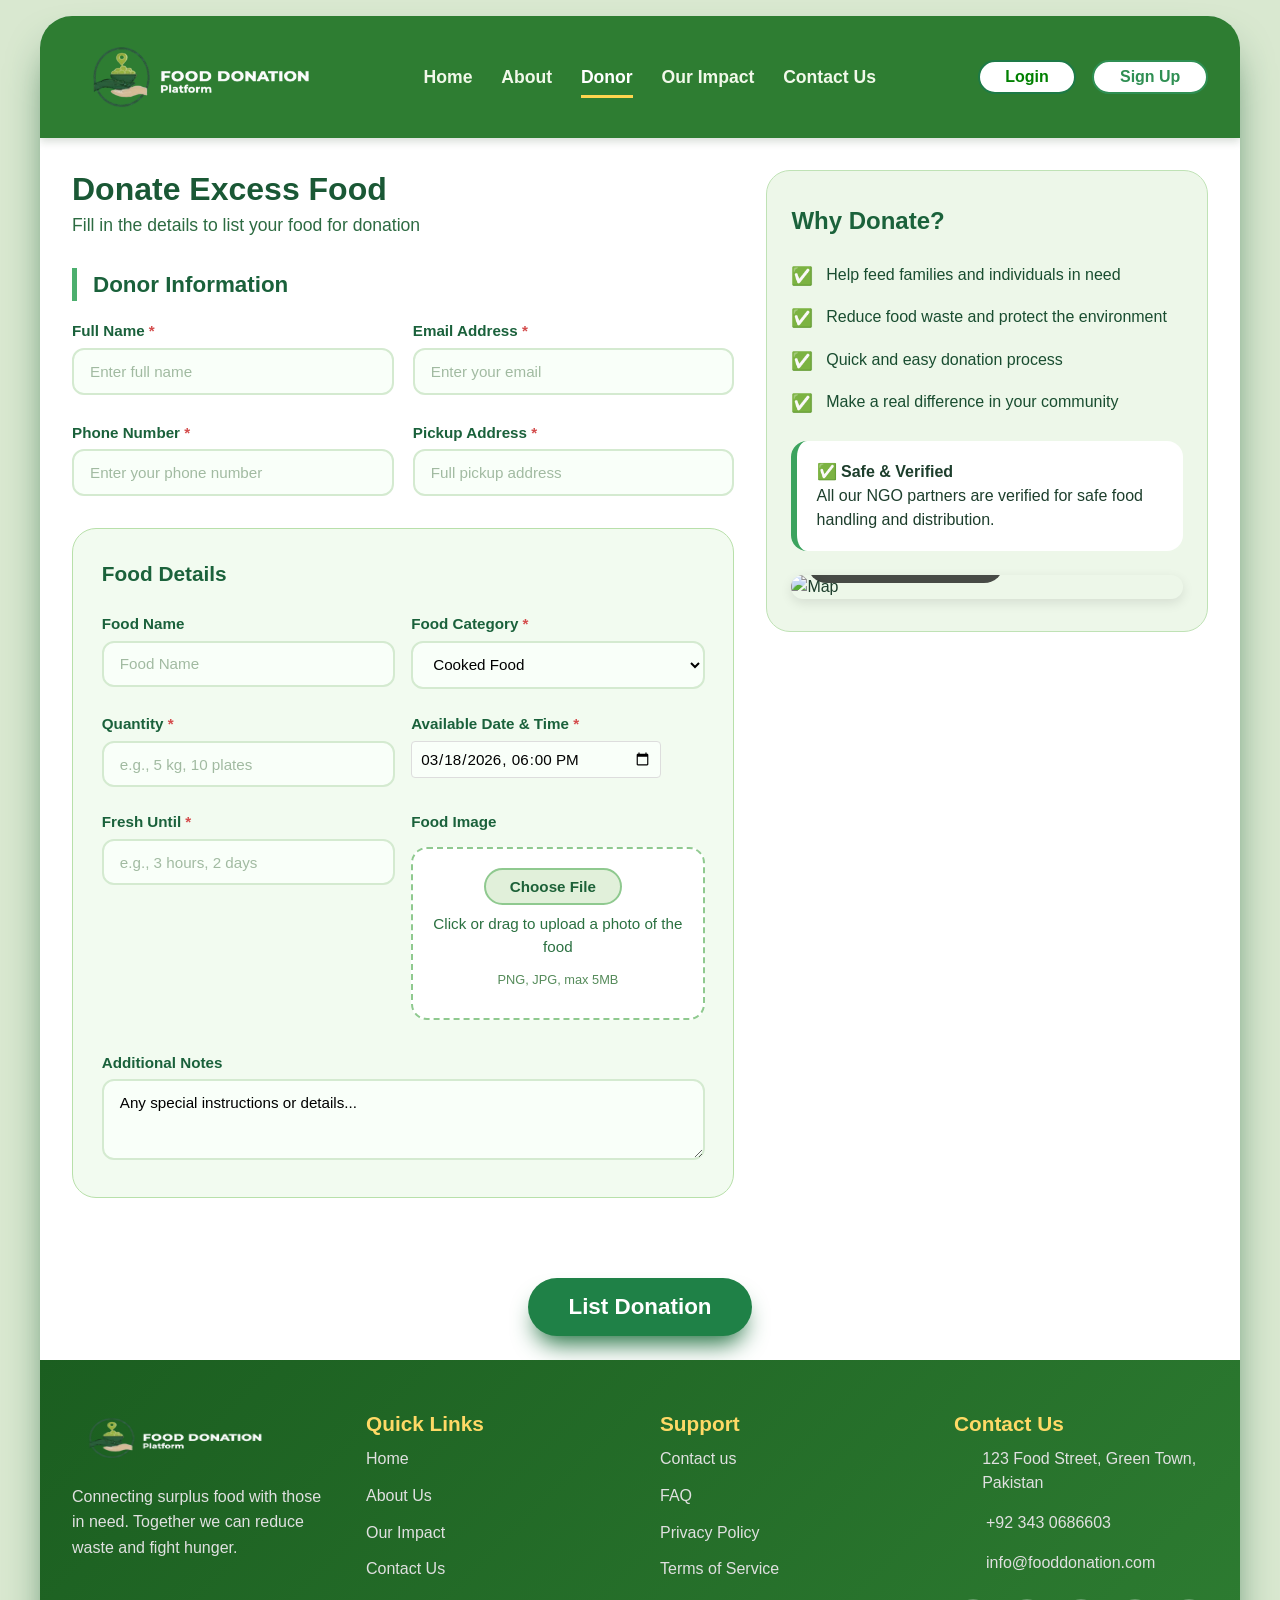
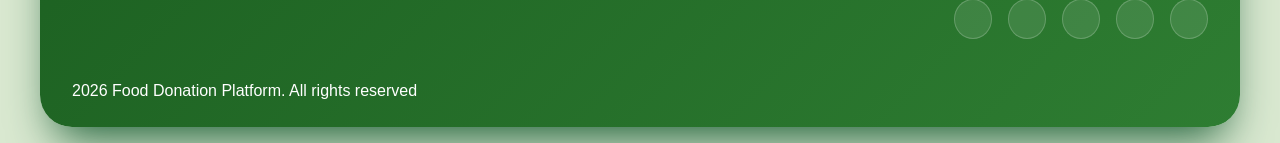
==== donor.html @ 84eaf0f1 "Add files via upload" ====
<!DOCTYPE html>
<html lang="en">
<head>
  <meta charset="UTF-8">
  <meta name="viewport" content="width=device-width, initial-scale=1.0, maximum-scale=5.0">
  <title>FoodBridge · Donate food (fully responsive)</title>
  <style>
    * {
      margin: 0;
      padding: 0;
      box-sizing: border-box;
      font-family: 'Inter', -apple-system, BlinkMacSystemFont, 'Segoe UI', Roboto, sans-serif;
    }

    body {
      background-color: #d9e8d0;
      color: #1d3e2c;
      line-height: 1.5;
      padding: 1rem;  /* reduced for mobile */
    }

    .container {
      max-width: 1200px;
      margin: 0 auto;
      background-color: #ffffff;
      border-radius: 2rem;
      box-shadow: 0 25px 45px -15px #1a5e35;
      overflow: hidden;
    }
    header {
    background-color: #2e7d32;
    /* deep green */
    padding: 1rem 2rem;
    display: flex;
    align-items: center;
    justify-content: space-between;
    flex-wrap: wrap;
    box-shadow: 0 4px 8px rgba(0, 40, 0, 0.15);
}

.logo {
    font-size: 1.8rem;
    font-weight: 700;
    letter-spacing: -0.5px;
    color: #fff8e7;
}

.logo span {
    font-weight: 300;
    font-size: 1.2rem;
    color: #ffecb3;
    margin-left: 6px;
}




.header-buttons {
      display: flex;
      gap: 1rem;
    }

    .header-btn {
      background: white;
      border: 2px solid #2f8f53;
      padding: 0.4rem 1.6rem;
      border-radius: 40px;
      font-weight: 600;
      color: #2f8f53;
      cursor: pointer;
      transition: 0.2s;
      font-size: 1rem;
    }

    .header-btn.active {
      background: white;
      color: green !important;
      border-color: #1e7a47;
    }

    .header-btn:hover {
      background: #e0f2e0;
    }

    .header-btn.active:hover {
      background: #e0f2e0;
    }








nav ul {
    list-style: none;
    display: flex;
    gap: 1.8rem;
}

nav a {
    text-decoration: none;
    color: #f1f8e9;
    font-weight: 600;
    font-size: 1.1rem;
    padding: 0.5rem 0;
    border-bottom: 3px solid transparent;
    transition: 0.2s;
}

nav a:hover,
nav a.active {
    border-bottom-color: #ffd54f;
    color: #ffffff;
}



    /* --- responsive navbar --- */
    /*
    .navbar {
      display: flex;
      flex-wrap: wrap;
      justify-content: space-between;
      align-items: center;
      padding: 1rem 1.5rem;
      background: white;
      border-bottom: 2px solid #c2e0b2;
      gap: 1rem;
    }

    .logo {
      font-size: 1.6rem;
      font-weight: 700;
      color: #1b6d3b;
    }

    .nav-links {
      display: flex;
      flex-wrap: wrap;
      align-items: center;
      gap: 1rem 1.2rem;
    }

    .nav-links a {
      text-decoration: none;
      font-weight: 500;
      color: #1d4d2e;
      font-size: 0.95rem;
      white-space: nowrap;
    }

    .login-btn {
      background: transparent;
      border: 2px solid #2f8f53;
      padding: 0.3rem 1.2rem;
      border-radius: 40px;
      font-weight: 600;
      color: #2f8f53;
    }

    .donate-btn-nav {
      background: #1e7a47;
      color: white !important;
      padding: 0.4rem 1.4rem;
      border-radius: 40px;
      font-weight: 600;
    }
*/
    /* main grid becomes stacked on mobile */
    .main-content {
      display: grid;
      grid-template-columns: 1.5fr 1fr;
      gap: 2rem;
      padding: 2rem;
    }

    /* left column */
    .form-section h1 {
      font-size: 2rem;
      color: #1a5835;
      margin-bottom: 0.25rem;
      line-height: 1.2;
    }

    .form-section .subtitle {
      color: #2d6b42;
      margin-bottom: 1.8rem;
      font-size: 1.1rem;
    }

    .donor-info h2 {
      color: #1a613b;
      font-size: 1.4rem;
      margin-bottom: 1.2rem;
      border-left: 5px solid #4caf6e;
      padding-left: 1rem;
    }

    .form-grid {
      display: grid;
      grid-template-columns: 1fr 1fr;
      gap: 1.2rem;
    }

    .form-field {
      display: flex;
      flex-direction: column;
      margin-bottom: 0.5rem;
    }

    .form-field label {
      font-weight: 600;
      color: #1a613b;
      margin-bottom: 0.3rem;
      font-size: 0.95rem;
    }

    .form-field input,
    .form-field select,
    .form-field textarea {
      border: 2px solid #d4ead0;
      border-radius: 12px;
      padding: 0.8rem 1rem;
      font-size: 0.95rem;
      outline: none;
      background-color: #f9fff9;
      width: 100%;
    }

    .full-width {
      grid-column: span 2;
    }

    /* food details block */
    .food-details {
      background-color: #f2fbf0;
      border-radius: 24px;
      padding: 1.8rem;
      margin: 1.5rem 0;
      border: 1px solid #b8e0aa;
    }

    .food-details h2 {
      color: #1b623b;
      font-size: 1.3rem;
      margin-bottom: 1.5rem;
      display: flex;
      align-items: center;
      gap: 0.5rem;
      flex-wrap: wrap;
    }

    .details-row {
      display: grid;
      grid-template-columns: 1fr 1fr;
      gap: 1rem;
      margin-bottom: 1rem;
    }

    /* upload box */
    .upload-box {
      border: 2px dashed #8fc98f;
      border-radius: 16px;
      padding: 1.2rem;
      text-align: center;
      background: white;
      margin: 0.5rem 0;
    }

    .upload-box p {
      color: #2a7040;
      margin: 0.5rem 0;
      font-size: 0.95rem;
    }

    .upload-box small {
      color: #558b5a;
      font-size: 0.8rem;
    }

    .file-name {
      color: #1d5e33;
      font-size: 0.9rem;
      margin-top: 0.5rem;
      word-break: break-word;
    }

    /* right panel */
    .info-panel {
      background: #edf7e9;
      border-radius: 24px;
      padding: 2rem 1.5rem;
      border: 1px solid #bfe2b5;
      height: fit-content;
    }

    .info-panel h3 {
      color: #1b623b;
      font-size: 1.5rem;
      margin-bottom: 1.5rem;
    }

    .benefits-list {
      list-style: none;
    }

    .benefits-list li {
      display: flex;
      align-items: flex-start;
      gap: 0.8rem;
      margin-bottom: 1rem;
      color: #194d30;
      font-size: 1rem;
    }

    .benefits-list li::before {
      content: "✅";
      color: #2a8a4a;
      font-size: 1.1rem;
      flex-shrink: 0;
    }

    .verification-box {
      background: white;
      border-radius: 16px;
      padding: 1.2rem;
      margin: 1.5rem 0;
      border-left: 6px solid #3ca35e;
    }

    .impact-box {
      background: white;
      border-radius: 16px;
      padding: 1.2rem;
      text-align: center;
      border: 1px solid #b8dba8;
    }

    /* big donate button */
    .donate-btn {
      background: #1f8147;
      color: white;
      border: none;
      font-size: 1.4rem;
      font-weight: 700;
      padding: 1rem 2.5rem;
      border-radius: 60px;
      margin: 1.5rem auto;
      display: block;
      width: fit-content;
      cursor: pointer;
      box-shadow: 0 15px 25px -8px #1b6d3b;
      transition: 0.2s;
    }

    .donate-btn:hover {
      background: #156634;
      transform: scale(1.02);
    }
/*
    footer {
      background: #def0d3;
      padding: 1.5rem 1rem;
      text-align: center;
      color: #1d4d2d;
      border-top: 2px solid #b1d8a1;
    }
*/


footer {
    background: linear-gradient(135deg, #1b5e20 0%, #2e7d32 100%);
    color: #ffffff;
    padding: 3rem 2rem 1.5rem;
    margin-top: auto;
    position: relative;
}

/* Top wave decoration */
.footer-wave {
    position: absolute;
    top: -50px;
    left: 0;
    width: 100%;
    height: 50px;
    background: url('data:image/svg+xml,<svg xmlns="http://www.w3.org/2000/svg" viewBox="0 0 1440 320"><path fill="%232e7d32" fill-opacity="1" d="M0,96L48,112C96,128,192,160,288,160C384,160,480,128,576,122.7C672,117,768,139,864,154.7C960,171,1056,181,1152,170.7C1248,160,1344,128,1392,112L1440,96L1440,320L1392,320C1344,320,1248,320,1152,320C1056,320,960,320,864,320C768,320,672,320,576,320C480,320,384,320,288,320C192,320,96,320,48,320L0,320Z"/></svg>');
    background-size: cover;
    background-repeat: no-repeat;
}

/* Footer main container */
.footer-container {
    max-width: 1200px;
    margin: 0 auto;
    display: grid;
    grid-template-columns: repeat(auto-fit, minmax(250px, 1fr));
    gap: 2.5rem;
    margin-bottom: 2.5rem;
}

/* Footer columns */
.footer-col {
    padding: 0rem;
}

.footer-col h3 {
    color: #ffd966;
    font-size: 1.3rem;
    margin-bottom: 0rem;
    position: relative;
    padding-bottom: 0.5rem;
}

.footer-col h3::after {
    content: '';
    position: absolute;
    left: 0;
    bottom: 0;
    width: 50px;
    height: 3px;
    /*  background: #ffd966;*/
}

.footer-col p {
    color: #e0e0e0;
    line-height: 1.6;
    margin-bottom: 1rem;
}

/* Logo in footer */
.footer-logo {
    display: flex;
    align-items: center;
    gap: 10px;
    margin-bottom: 1rem;
}

.footer-logo i {
    font-size: 2.5rem;
    color: #ffd966;
}

.footer-logo-text {
    font-size: 1.5rem;
    font-weight: 700;
    color: #ffffff;
}

.footer-logo-text span {
    color: #ffd966;
    font-size: 1rem;
    display: block;
}

/* Quick links */
.footer-links {
    list-style: none;
}

.footer-links li {
    margin-bottom: 0.8rem;
}

.footer-links a {
    color: #e0e0e0;
    text-decoration: none;
    transition: 0.3s;
    display: inline-block;
}

.footer-links a:hover {
    color: #ffd966;
    transform: translateX(5px);
}

.footer-links a i {
    margin-right: 8px;
    font-size: 0.9rem;
    color: #ffd966;
}

/* Contact info */
.contact-info {
    list-style: none;
}

.contact-info li {
    display: flex;
    align-items: center;
    gap: 12px;
    margin-bottom: 1rem;
    color: #e0e0e0;
}

.contact-info li i {
    width: 20px;
    color: #ffd966;
    font-size: 1.1rem;
}

.contact-info a {
    color: #e0e0e0;
    text-decoration: none;
    transition: 0.3s;
}

.contact-info a:hover {
    color: #ffd966;
}

/* Social media icons */
.social-links {
    display: flex;
    gap: 1rem;
    margin-top: 1.5rem;
    text-align: center;
}

.social-links a {
    display: flex;
    align-items: center;
    justify-content: center;
    width: 40px;
    height: 40px;
    background: rgba(255, 255, 255, 0.1);
    border-radius: 50%;
    color: #ffffff;
    text-decoration: none;
    transition: 0.3s;
    border: 1px solid rgba(255, 255, 255, 0.2);
    align-items: center;
}

.social-links a:hover {
    background: #ffd966;
    color: #1b5e20;
    transform: translateY(-3px);
}
.fas fa-map-marker-alt {
    color: red;
}
    .success-message {
      background: #1f7343;
      color: white;
      padding: 1rem 2rem;
      border-radius: 60px;
      max-width: 500px;
      margin: 1rem auto;
      text-align: center;
      font-weight: 600;
      display: none;
    }

    .success-message.show {
      display: block;
    }

    .required::after {
      content: " *";
      color: #d44c4c;
    }

    /* ++++++++++++++++++++++++++++ */
    /* RESPONSIVE BREAKPOINTS       */
    /* ++++++++++++++++++++++++++++ */

    /* tablet and below */
    @media screen and (max-width: 900px) {
      .main-content {
        grid-template-columns: 1fr;  /* stack columns */
        gap: 1.5rem;
        padding: 1.5rem;
      }

      .info-panel {
        order: 2; /* optional: keep order as is */
      }
    }

    /* mobile landscape & small devices */
    @media screen and (max-width: 650px) {
      body {
        padding: 0.5rem;
      }

      .navbar {
        flex-direction: column;
        align-items: stretch;
        padding: 1rem;
      }

      .logo {
        text-align: center;
        margin-bottom: 0.5rem;
      }

      .nav-links {
        justify-content: center;
        gap: 0.8rem 1rem;
      }

      .nav-links a {
        font-size: 0.9rem;
        white-space: nowrap;
      }

      .form-grid {
        grid-template-columns: 1fr;  /* stack all form fields */
        gap: 0.8rem;
      }

      .full-width {
        grid-column: span 1;
      }

      .details-row {
        grid-template-columns: 1fr;  /* stack each row */
        gap: 0.8rem;
      }

      .food-details {
        padding: 1.2rem;
      }

      .form-section h1 {
        font-size: 1.8rem;
      }

      .donate-btn {
        font-size: 1.2rem;
        padding: 0.9rem 2rem;
        width: 90%;
        text-align: center;
      }

      .upload-box div {
        flex-direction: column;
      }

      .info-panel {
        padding: 1.5rem 1rem;
      }

      .verification-box, .impact-box {
        padding: 1rem;
      }
    }

    /* very small phones (<=400px) */
    @media screen and (max-width: 400px) {
      .nav-links {
        flex-wrap: wrap;
        justify-content: center;
      }

      .nav-links a {
        white-space: normal;
        text-align: center;
      }

      .login-btn, .donate-btn-nav {
        padding: 0.3rem 1rem;
      }

      .form-section h1 {
        font-size: 1.6rem;
      }

      .donor-info h2 {
        font-size: 1.3rem;
      }
    }

    /* fix for placeholder colors (keep consistent) */
    ::placeholder {
      color: #7d9e7d;
      opacity: 0.7;
    }

    /* fake file button adapt */
    #fakefileBtn {
      white-space: nowrap;
    }

    @media screen and (max-width: 480px) {
      #fakefileBtn {
        white-space: normal;
        font-size: 0.9rem;
        padding: 0.4rem 1rem;
      }
    }







    .map-placeholder {
  position: relative;
  width: 100%;
  max-width: 600px;
  border-radius: 12px;
  overflow: hidden;
  box-shadow: 0 4px 12px rgba(0, 0, 0, 0.1);
}

.map-img {
  width: 100%;
  height: auto;
  display: block;
}

.map-label {
  position: absolute;
  bottom: 16px;
  left: 16px;
  background: rgba(0, 0, 0, 0.7);
  color: white;
  padding: 8px 16px;
  border-radius: 30px;
  font-weight: 500;
  font-size: 1rem;
  backdrop-filter: blur(4px);
}
  </style>
</head>
<body>
<div class="container">
   <header>
        <img src="ff.png" width="250px" height="90px" alt="FoodDonation Logo">
        <nav>
            <ul>
                <li><a href="index.html" >Home</a></li>
                <li><a href="About.html">About</a></li>
                <li><a href="donor.html" class="active" id="nav-home">Donor</a></li>
                <li><a href="impact.html">Our Impact</a></li>
                <li><a href="contact.html">Contact Us</a></li>
            </ul>
            
        </nav>  
         <div class="header-buttons">
            <button class="header-btn active" id="headerLoginBtn" onclick="location.href='login signup.html';">Login</button>
            <button class="header-btn" id="headerSignupBtn" onclick="location.href='login signup.html';">Sign Up</button>
     <!--<button class="header-btn active" id="headerLoginBtn">Login</button>
      <button class="header-btn" id="headerSignupBtn" <a href="login signup.html">Sign Up</button>-->
    </div>
        
    </header>

  <!-- main flexible grid -->
  <div class="main-content">
    <!-- left form -->
    <div class="form-section">
      <h1>Donate Excess Food</h1>
      <p class="subtitle">Fill in the details to list your food for donation</p>

      <div class="donor-info">
        <h2> Donor Information</h2>
        <div class="form-grid">
          <div class="form-field">
            <label class="required">Full Name</label>
            <input type="text" id="fullName" placeholder="Enter full name" value="">
          </div>
          <div class="form-field">
            <label class="required">Email Address</label>
            <input type="email" id="email" placeholder="Enter your email" value="">
          </div>
          <div class="form-field">
            <label class="required">Phone Number</label>
            <input type="tel" id="phone" placeholder="Enter your phone number" value="">
          </div>
          <div class="form-field">
            <label class="required">Pickup Address</label>
            <input type="text" id="address" placeholder="Full pickup address" value="">
          </div>
        </div>
      </div>

      <div class="food-details">
        <h2>Food Details</h2>
        <div class="details-row">
          <div class="form-field">
            <label>Food Name</label>
            <input type="text" id="foodName" placeholder="Food Name" value="">
          </div>
          <div class="form-field">
            <label class="required">Food Category</label>
            <select id="category">
              <option value=""> Select category</option>
              <option value="Cooked Food" selected>Cooked Food</option>
              <option value="Fresh produce">Fresh produce</option>
              <option value="Packaged goods">Packaged goods</option>
              <option value="Bakery">Bakery</option>
            </select>
          </div>
        </div>

        <div class="details-row">
          <div class="form-field">
            <label class="required">Quantity</label>
            <input type="text" id="quantity" placeholder="e.g., 5 kg, 10 plates" value="">
          </div>
          <div class="form-field">
            <label class="required">Available Date & Time</label>
          <input type="datetime-local" id="availableTime" value="2026-03-18T18:00"
       style="width: 250px; padding: 8px; border: 1px solid #ddd; border-radius: 4px;">
          </div>
        </div>

        <div class="details-row">
          <div class="form-field">
            <label class="required">Fresh Until</label>
            <input type="text" id="expiry" placeholder="e.g., 3 hours, 2 days" value="">
          </div>
          <div class="form-field">
            <label>Food Image</label>
            <div class="upload-box">
              <input type="file" id="foodImage" accept="image/png, image/jpeg" style="display: none;">
              <div style="display: flex; align-items: center; justify-content: center; gap: 10px; flex-wrap: wrap;">
                <button type="button" id="fakefileBtn" style="background:#e1f0da; border:2px solid #8fc98f; padding:0.5rem 1.5rem; border-radius:40px; font-weight:600; color:#1d6138; cursor:pointer; font-size:0.95rem;">Choose File</button>
                <span id="fileDisplay" style="color:#3b6e4b; word-break:break-word;"><!--No file chosen--></span>
              </div>
              <p style="margin-top:0.5rem;">Click or drag to upload a photo of the food</p>
              <small>PNG, JPG, max 5MB</small>
              <div class="file-name" id="fileName"></div>
            </div>
          </div>
        </div>

        <div class="form-field full-width">
          <label>Additional Notes</label>
          <textarea id="notes" rows="3" placeholder="Any special instructions or details...">Any special instructions or details...</textarea>
        </div>
      </div>
    </div>

    <!-- right panel -->
    <div class="info-panel">
      <h3>Why Donate?</h3>
      <ul class="benefits-list">
        <li>Help feed families and individuals in need</li>
        <li>Reduce food waste and protect the environment</li>
        <li>Quick and easy donation process</li>
        <li>Make a real difference in your community</li>
      </ul>
      <div class="verification-box">
        <strong>✅ Safe & Verified</strong><br>
        All our NGO partners are verified for safe food handling and distribution.
      </div>
      <!--
      <div class="impact-box">
        <strong>📍 Your Local Impact Area</strong><br>
        <p style="margin-top: 0.5rem;">Find NGOs and food banks near you</p>
      </div>-->
      <div class="map-placeholder">
  <img 
    src="https://images.unsplash.com/photo-1526778548025-fa2f459cd5c1?w=600&h=300&fit=crop" 
    alt="Map" 
    class="map-img"
  >
  <div class="map-label">Your Local Impact Area</div>
</div>
    </div>
  </div>

  <button class="donate-btn" id="donateButton">List Donation</button>
  <div id="successMessage" class="success-message">🎉 Thank you! Your donation has been listed.</div>

   <!-- ==================== FOOTER ==================== -->
    <footer>
        <div class="footer-wave"></div>

        <div class="footer-container">
            <!-- Column 1: About -->
            <div class="footer-col">
                <div class="footer-logo">
                    <img src="ff.png" width="200px" height="60px" alt="FoodDonation Logo">
                </div>
                <p>Connecting surplus food with those in need. Together we can reduce waste and fight hunger.</p>

            </div>

            <!-- Column 2: Quick Links -->
            <div class="footer-col">
                <h3>Quick Links</h3>
                <ul class="footer-links ">
                    <li><a href="index.html">Home</a></li>
                    <li><a href="about.html">About Us</a></li>
                    <li><a href="impact.html">Our Impact</a></li>
                    <li><a href="contact.html">Contact Us</a></li>
                </ul>
            </div>


             <!-- Column 3: Quick Links -->
            <div class="footer-col">
                <h3>Support</h3>
                <ul class="footer-links ">
                    <li><a href="Contact us.html">Contact us</a></li>
                    <li><a href="FAQ.html">FAQ</a></li>
                    <li><a href="Privacy Policy.html">Privacy Policy</a></li>
                    <li><a href="Terms of Service.html">Terms of Service</a></li>
                </ul>
            </div>

            <!-- Column 3: Contact Info -->
            <div class="footer-col">
                <h3>Contact Us</h3>
                <ul class="contact-info">
                    <li>
                        <i class="fas fa-location-dot"></i>
                        <span>123 Food Street, Green Town, Pakistan</span>
                    </li>
                    <li>
                        <i class="fas fa-phone"></i>
                        <a href="tel:+923430686603">+92 343 0686603</a>
                    </li>
                    <li>
                        <i class="fas fa-envelope"></i>
                        <a href="mailto:info@fooddonation.com">info@fooddonation.com</a>
                    </li>
                </ul>
                <div class="social-links">
                    <a href="#"><i class="fab fa-facebook-f"></i></a>
                    <a href="#"><i class="fab fa-twitter"></i></a>
                    <a href="#"><i class="fab fa-instagram"></i></a>
                    <a href="#"><i class="fab fa-whatsapp"></i></a>
                    <a href="#"><i class="fab fa-youtube"></i></a>
                </div>
            </div>

        </div>

        <!-- Footer Bottom -->
        <div class="footer-bottom center">
            <p>2026 Food Donation Platform. All rights reserved</p>
        </div>
    </footer>

 <!-- <footer>
    <span style="display:block; font-size:1.2rem; font-weight:600; color:#1a5835;">Let Donation</span>
    <span style="display:block; margin-top:0.5rem;">© 2025 FoodBridge. Made with <span style="color: #d44c4c;">❤️</span> to fight hunger. | All rights reserved.</span>
  </footer>-->
</div>

<script>
  (function() {
    const fullName = document.getElementById('fullName');
    const email = document.getElementById('email');
    const phone = document.getElementById('phone');
    const address = document.getElementById('address');
    const category = document.getElementById('category');
    const quantity = document.getElementById('quantity');
    const availableTime = document.getElementById('availableTime');
    const expiry = document.getElementById('expiry');
    const notes = document.getElementById('notes');
    const foodImage = document.getElementById('foodImage');
    const fileName = document.getElementById('fileName');
    const donateBtn = document.getElementById('donateButton');
    const successMsg = document.getElementById('successMessage');
    const fakeBtn = document.getElementById('fakefileBtn');
    const fileDisplay = document.getElementById('fileDisplay');

    fakeBtn.addEventListener('click', function() {
      foodImage.click();
    });

    foodImage.addEventListener('change', function() {
      if (this.files.length > 0) {
        const f = this.files[0];
        fileDisplay.textContent = f.name;
        fileName.textContent = `Selected: ${f.name}`;

        const fileSizeMB = f.size / 1024 / 1024;
        if (fileSizeMB > 5) {
          alert('❌ File size must be less than 5MB.');
          this.value = '';
          fileDisplay.textContent = 'No file chosen';
          fileName.textContent = '';
        }
      } else {
        fileDisplay.textContent = 'No file chosen';
        fileName.textContent = '';
      }
    });

    function validateForm() {
      if (!fullName.value.trim() || fullName.value === 'Your full name') {
        alert('❌ Please enter your full name.');
        fullName.focus();
        return false;
      }
      const emailVal = email.value.trim();
      if (!emailVal || emailVal === 'you@email.com' || !emailVal.includes('@') || !emailVal.includes('.')) {
        alert('❌ Please enter a valid email address (e.g., you@email.com).');
        email.focus();
        return false;
      }
      if (!phone.value.trim() || phone.value === '+92 1234 567890') {
        alert('❌ Please enter your phone number.');
        phone.focus();
        return false;
      }
      if (!address.value.trim() || address.value === 'Full pickup address') {
        alert('❌ Please enter your pickup address.');
        address.focus();
        return false;
      }
      if (!category.value) {
        alert('❌ Please select a food category.');
        category.focus();
        return false;
      }
      if (!quantity.value.trim() || quantity.value === 'e.g., 5 kg, 10 plates') {
        alert('❌ Please enter the quantity.');
        quantity.focus();
        return false;
      }
      if (!availableTime.value.trim() || availableTime.value === 'mm/dd/yyyy --- -- ---') {
        alert('❌ Please enter available date & time (mm/dd/yyyy).');
        availableTime.focus();
        return false;
      }
      if (!expiry.value.trim() || expiry.value === 'e.g., 3 hours, 2 days') {
        alert('❌ Please enter fresh until information.');
        expiry.focus();
        return false;
      }
      return true;
    }

    donateBtn.addEventListener('click', function(e) {
      e.preventDefault();
      if (!validateForm()) return;

      console.log('Donation submitted:', {
        name: fullName.value,
        email: email.value,
        phone: phone.value,
        address: address.value,
        category: category.value,
        quantity: quantity.value,
        available: availableTime.value,
        expiry: expiry.value,
        notes: notes.value,
        image: foodImage.files.length ? foodImage.files[0].name : 'none'
      });

      successMsg.classList.add('show');
      setTimeout(() => successMsg.classList.remove('show'), 5000);
    });

    // demo nav
    document.querySelectorAll('.nav-links a').forEach(link => {
      link.addEventListener('click', function(e) {
        e.preventDefault();
        const text = this.innerText;
        if (this.classList.contains('donate-btn-nav')) {
          document.querySelector('.form-section').scrollIntoView({ behavior: 'smooth' });
        } else if (this.classList.contains('login-btn')) {
          alert('🔐 Login demo — simply a preview');
        } else {
          alert(`🌿 FoodBridge demo: ${text} section`);
        }
      });
    });

    // placeholder behaviour
    const defaultInputs = [
      { el: fullName, defaultVal: 'Your full name' },
      { el: email, defaultVal: 'you@email.com' },
      { el: phone, defaultVal: '+92 1234 567890' },
      { el: address, defaultVal: 'Full pickup address' },
      { el: quantity, defaultVal: 'e.g., 5 kg, 10 plates' },
      { el: availableTime, defaultVal: 'mm/dd/yyyy --- -- ---' },
      { el: expiry, defaultVal: 'e.g., 3 hours, 2 days' }
    ];

    defaultInputs.forEach(item => {
      const input = item.el;
      input.addEventListener('focus', function() {
        if (this.value === item.defaultVal) this.value = '';
      });
      input.addEventListener('blur', function() {
        if (this.value.trim() === '') this.value = item.defaultVal;
      });
    });

    const notesDefault = 'Any special instructions or details...';
    notes.addEventListener('focus', function() {
      if (this.value === notesDefault) this.value = '';
    });
    notes.addEventListener('blur', function() {
      if (this.value.trim() === '') this.value = notesDefault;
    });
  })();
</script>
</body>
</html>
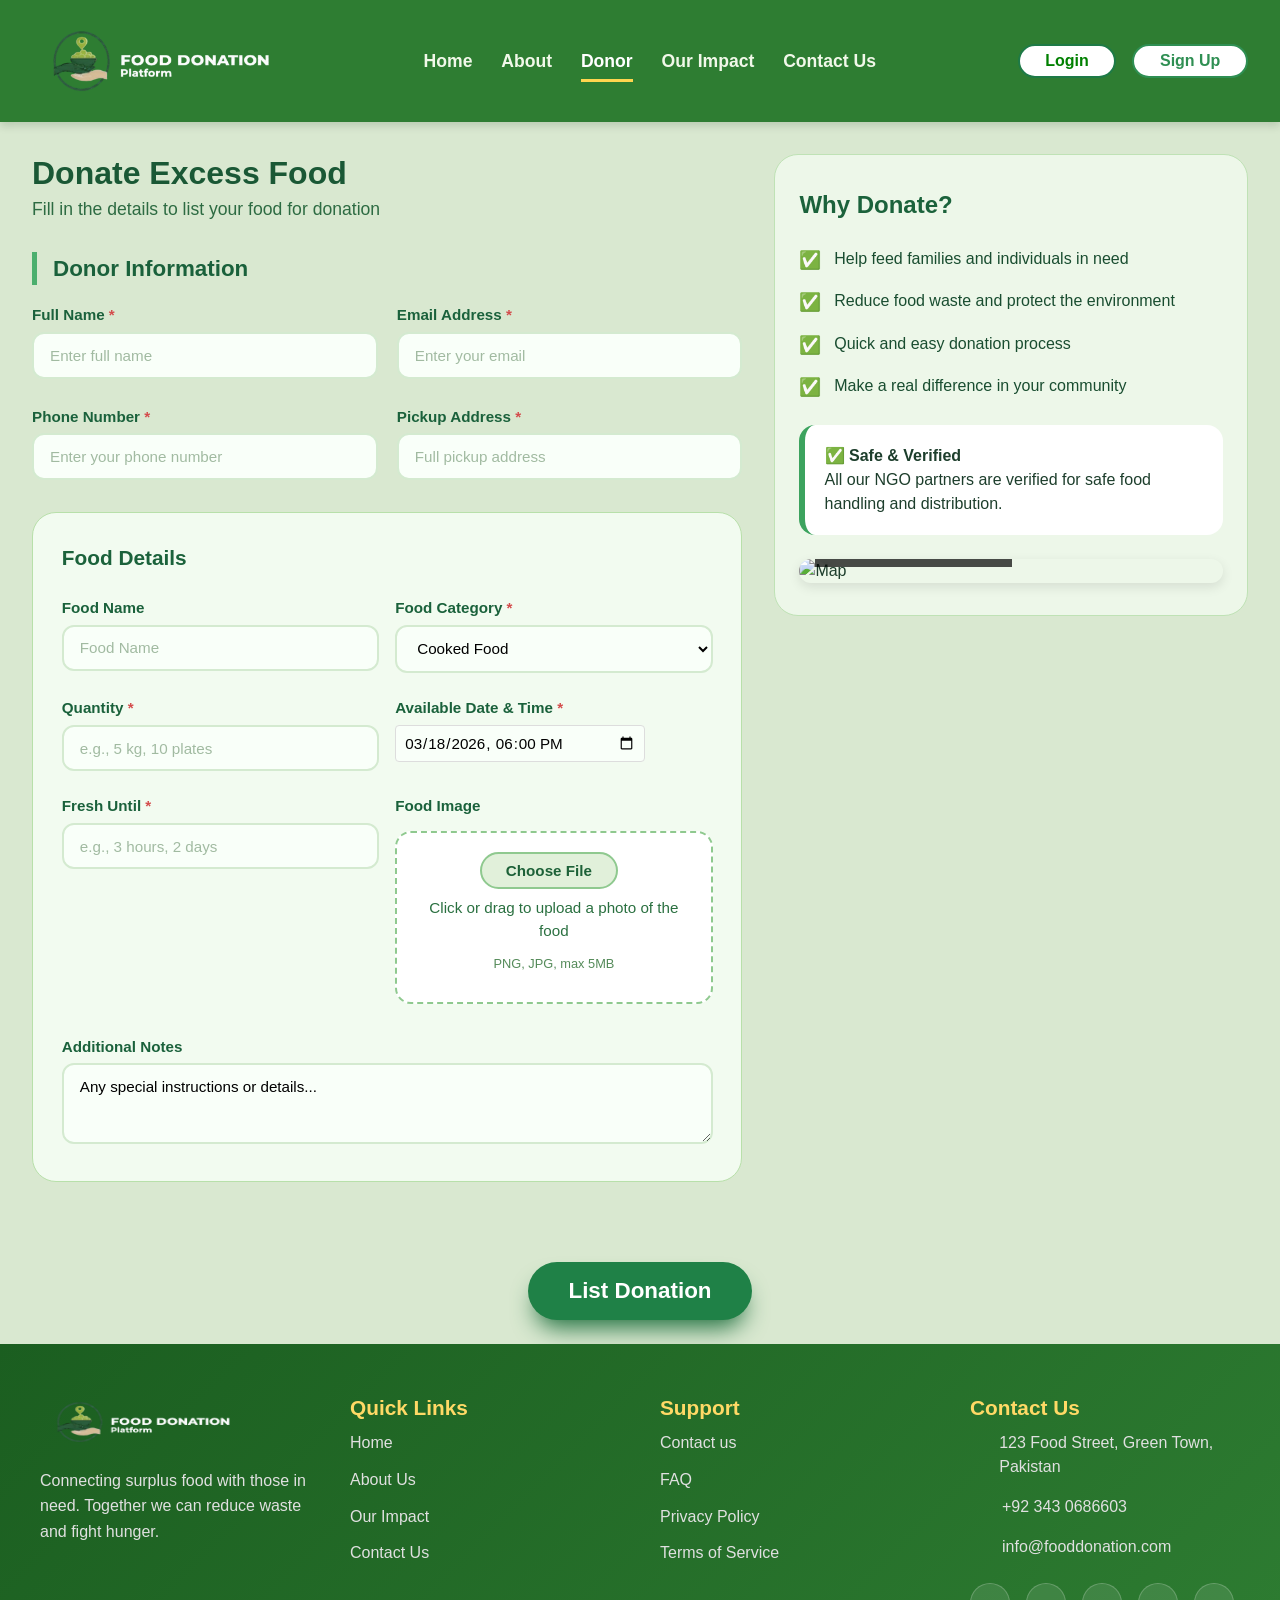
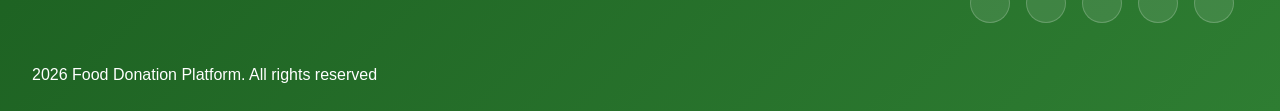
==== commit f12bf21f: "update style donor.html" ====
--- a/donor.html
+++ b/donor.html
@@ -16,9 +16,9 @@
       background-color: #d9e8d0;
       color: #1d3e2c;
       line-height: 1.5;
-      padding: 1rem;  /* reduced for mobile */
-    }
-
+      /*padding: 1rem; */ /* reduced for mobile */
+    }
+/*
     .container {
       max-width: 1200px;
       margin: 0 auto;
@@ -27,6 +27,7 @@
       box-shadow: 0 25px 45px -15px #1a5e35;
       overflow: hidden;
     }
+      */
     header {
     background-color: #2e7d32;
     /* deep green */
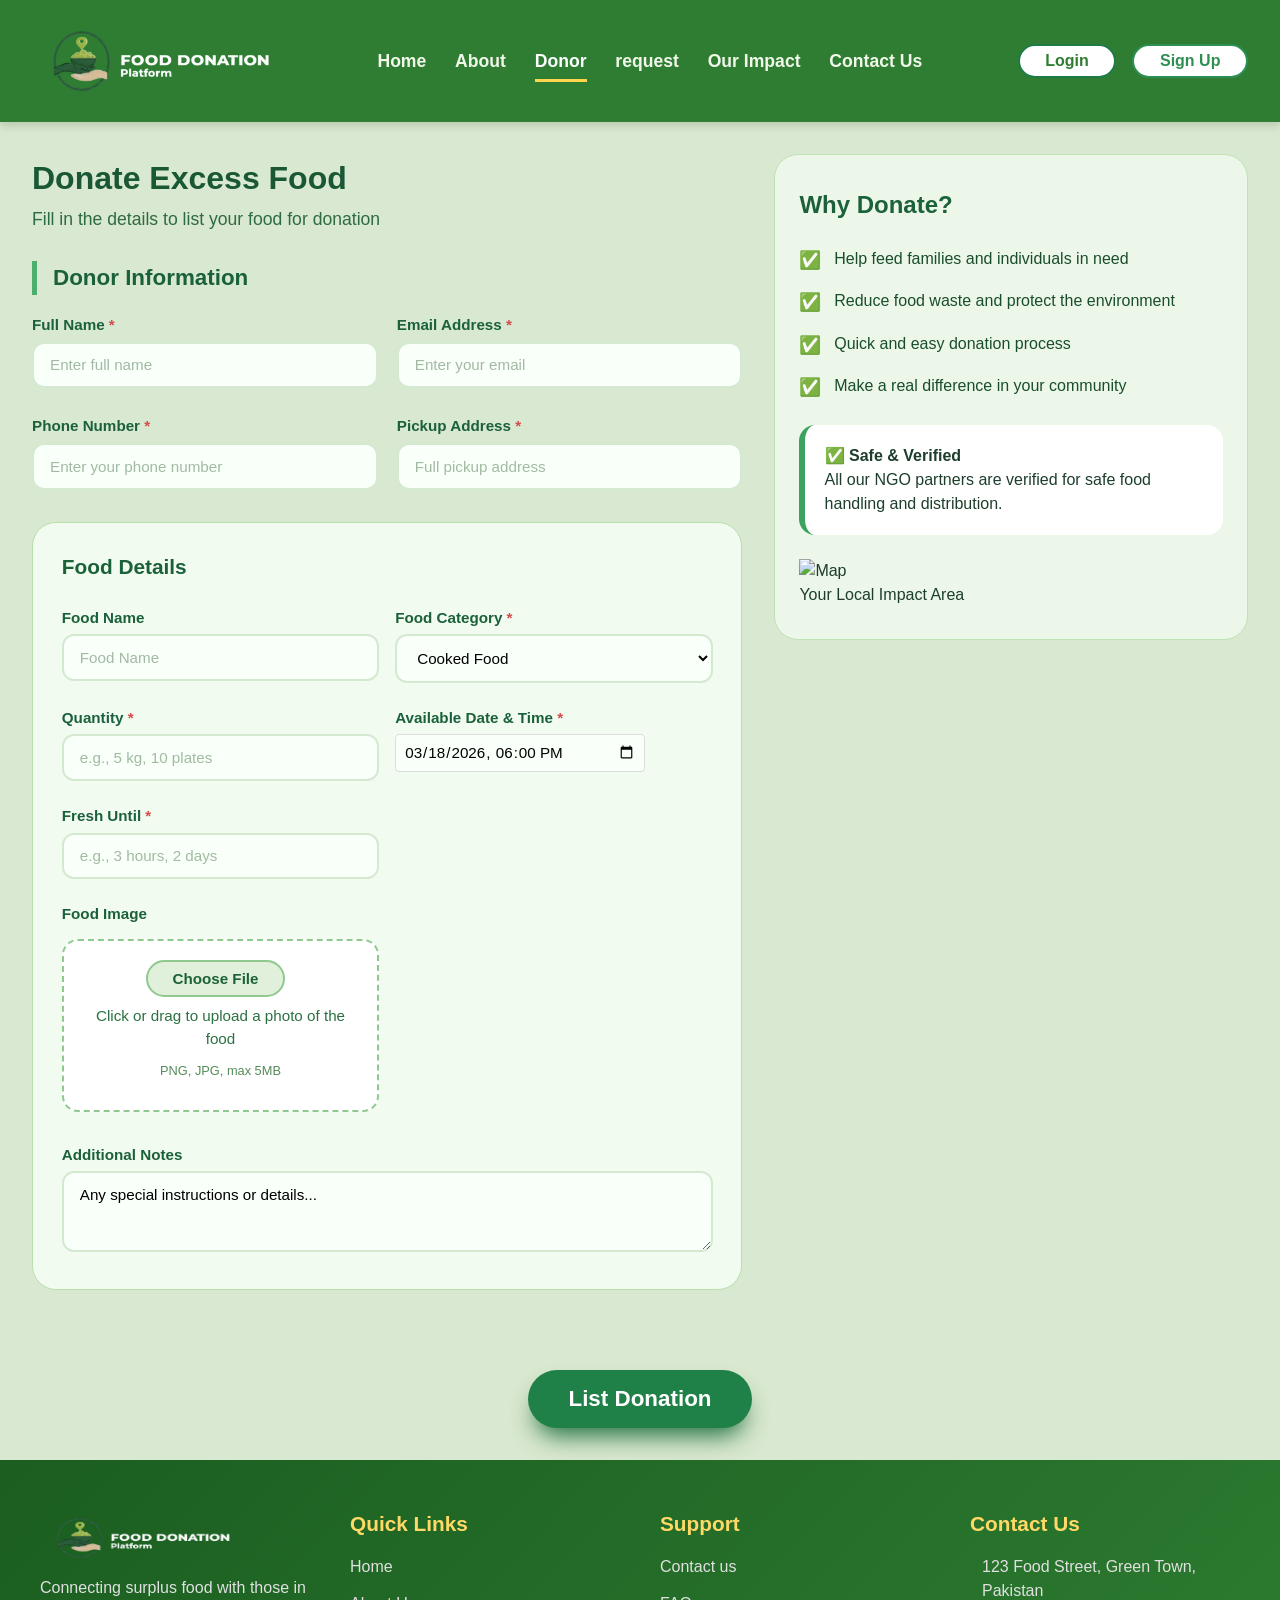
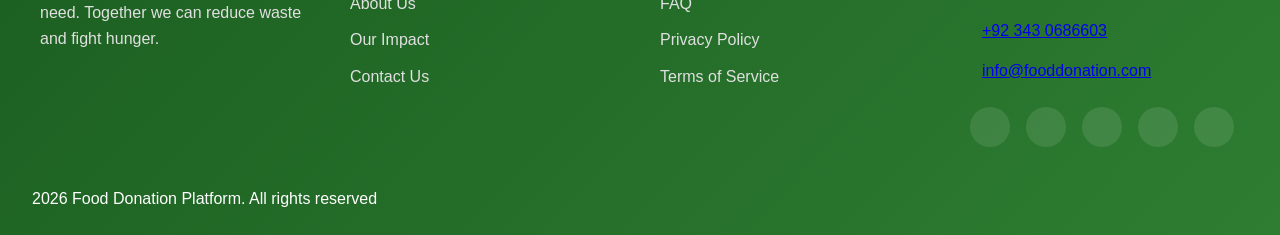
==== commit 21776a85: "update donor.html css js" ====
--- a/donor.html
+++ b/donor.html
@@ -5,6 +5,36 @@
   <meta name="viewport" content="width=device-width, initial-scale=1.0, maximum-scale=5.0">
   <title>FoodBridge · Donate food (fully responsive)</title>
   <style>
+    :root {
+    /* Primary Green Colors - Single source of truth */
+    --primary-green: #4CAF50;
+    --primary-green-dark: #2E7D32;
+    --primary-green-darker: #1B5E20;
+    --primary-green-light: #81C784;
+    --primary-green-lighter: #A5D6A7;
+    --primary-green-bg: #E8F5E9;
+    
+    /* White & Neutral Colors */
+    --white: #FFFFFF;
+    --white-off: #F8F9FA;
+    --white-smoke: #F5F5F5;
+    --gray-light: #E0E0E0;
+    
+    /* Text Colors */
+    --text-dark: #1B5E20;
+    --text-medium: #2E7D32;
+    --text-light: #4A6B4A;
+    --text-muted: #6B8E6B;
+    
+    /* Border Colors */
+    --border-light: #D0E8D0;
+    --border-medium: #A5D6A7;
+    
+    /* Background Colors */
+    --bg-light: #F5F9F5;
+    --bg-card: #FFFFFF;
+    --bg-section: #FAFDFA;
+}
     * {
       margin: 0;
       padding: 0;
@@ -16,47 +46,34 @@
       background-color: #d9e8d0;
       color: #1d3e2c;
       line-height: 1.5;
-      /*padding: 1rem; */ /* reduced for mobile */
-    }
-/*
-    .container {
-      max-width: 1200px;
-      margin: 0 auto;
-      background-color: #ffffff;
-      border-radius: 2rem;
-      box-shadow: 0 25px 45px -15px #1a5e35;
-      overflow: hidden;
-    }
-      */
+    }
+
+    /* Header - Deep Green */
     header {
-    background-color: #2e7d32;
-    /* deep green */
-    padding: 1rem 2rem;
-    display: flex;
-    align-items: center;
-    justify-content: space-between;
-    flex-wrap: wrap;
-    box-shadow: 0 4px 8px rgba(0, 40, 0, 0.15);
-}
-
-.logo {
-    font-size: 1.8rem;
-    font-weight: 700;
-    letter-spacing: -0.5px;
-    color: #fff8e7;
-}
-
-.logo span {
-    font-weight: 300;
-    font-size: 1.2rem;
-    color: #ffecb3;
-    margin-left: 6px;
-}
-
-
-
-
-.header-buttons {
+      background-color: #2e7d32;
+      padding: 1rem 2rem;
+      display: flex;
+      align-items: center;
+      justify-content: space-between;
+      flex-wrap: wrap;
+      box-shadow: 0 4px 8px rgba(0, 40, 0, 0.15);
+    }
+
+    .logo {
+      font-size: 1.8rem;
+      font-weight: 700;
+      letter-spacing: -0.5px;
+      color: #fff8e7;
+    }
+
+    .logo span {
+      font-weight: 300;
+      font-size: 1.2rem;
+      color: #ffecb3;
+      margin-left: 6px;
+    }
+
+    .header-buttons {
       display: flex;
       gap: 1rem;
     }
@@ -75,7 +92,7 @@
 
     .header-btn.active {
       background: white;
-      color: green !important;
+      color: #2e7d32 !important;
       border-color: #1e7a47;
     }
 
@@ -83,106 +100,43 @@
       background: #e0f2e0;
     }
 
-    .header-btn.active:hover {
-      background: #e0f2e0;
-    }
-
-
-
-
-
-
-
-
-nav ul {
-    list-style: none;
-    display: flex;
-    gap: 1.8rem;
-}
-
-nav a {
-    text-decoration: none;
-    color: #f1f8e9;
-    font-weight: 600;
-    font-size: 1.1rem;
-    padding: 0.5rem 0;
-    border-bottom: 3px solid transparent;
-    transition: 0.2s;
-}
-
-nav a:hover,
-nav a.active {
-    border-bottom-color: #ffd54f;
-    color: #ffffff;
-}
-
-
-
-    /* --- responsive navbar --- */
-    /*
-    .navbar {
+    nav ul {
+      list-style: none;
       display: flex;
-      flex-wrap: wrap;
-      justify-content: space-between;
-      align-items: center;
-      padding: 1rem 1.5rem;
-      background: white;
-      border-bottom: 2px solid #c2e0b2;
-      gap: 1rem;
-    }
-
-    .logo {
-      font-size: 1.6rem;
-      font-weight: 700;
-      color: #1b6d3b;
-    }
-
-    .nav-links {
-      display: flex;
-      flex-wrap: wrap;
-      align-items: center;
-      gap: 1rem 1.2rem;
-    }
-
-    .nav-links a {
+      gap: 1.8rem;
+    }
+
+    nav a {
       text-decoration: none;
-      font-weight: 500;
-      color: #1d4d2e;
-      font-size: 0.95rem;
-      white-space: nowrap;
-    }
-
-    .login-btn {
-      background: transparent;
-      border: 2px solid #2f8f53;
-      padding: 0.3rem 1.2rem;
-      border-radius: 40px;
+      color: #f1f8e9;
       font-weight: 600;
-      color: #2f8f53;
-    }
-
-    .donate-btn-nav {
-      background: #1e7a47;
-      color: white !important;
-      padding: 0.4rem 1.4rem;
-      border-radius: 40px;
-      font-weight: 600;
-    }
-*/
-    /* main grid becomes stacked on mobile */
+      font-size: 1.1rem;
+      padding: 0.5rem 0;
+      border-bottom: 3px solid transparent;
+      transition: 0.2s;
+    }
+
+    nav a:hover,
+    nav a.active {
+      border-bottom-color: #ffd54f;
+      color: #ffffff;
+    }
+
+    /* Main Content Grid */
     .main-content {
       display: grid;
       grid-template-columns: 1.5fr 1fr;
       gap: 2rem;
       padding: 2rem;
-    }
-
-    /* left column */
+      max-width: 1400px;
+      margin: 0 auto;
+    }
+
+    /* Left Column - Form */
     .form-section h1 {
       font-size: 2rem;
       color: #1a5835;
       margin-bottom: 0.25rem;
-      line-height: 1.2;
     }
 
     .form-section .subtitle {
@@ -216,6 +170,11 @@
       color: #1a613b;
       margin-bottom: 0.3rem;
       font-size: 0.95rem;
+    }
+
+    .required::after {
+      content: " *";
+      color: #d44c4c;
     }
 
     .form-field input,
@@ -230,11 +189,18 @@
       width: 100%;
     }
 
+    .form-field input:focus,
+    .form-field select:focus,
+    .form-field textarea:focus {
+      border-color: #2e7d32;
+      box-shadow: 0 0 0 2px rgba(46, 125, 50, 0.2);
+    }
+
     .full-width {
       grid-column: span 2;
     }
 
-    /* food details block */
+    /* Food Details Box */
     .food-details {
       background-color: #f2fbf0;
       border-radius: 24px;
@@ -247,10 +213,6 @@
       color: #1b623b;
       font-size: 1.3rem;
       margin-bottom: 1.5rem;
-      display: flex;
-      align-items: center;
-      gap: 0.5rem;
-      flex-wrap: wrap;
     }
 
     .details-row {
@@ -260,7 +222,7 @@
       margin-bottom: 1rem;
     }
 
-    /* upload box */
+    /* Upload Box */
     .upload-box {
       border: 2px dashed #8fc98f;
       border-radius: 16px;
@@ -288,58 +250,23 @@
       word-break: break-word;
     }
 
-    /* right panel */
-    .info-panel {
-      background: #edf7e9;
-      border-radius: 24px;
-      padding: 2rem 1.5rem;
-      border: 1px solid #bfe2b5;
-      height: fit-content;
-    }
-
-    .info-panel h3 {
-      color: #1b623b;
-      font-size: 1.5rem;
-      margin-bottom: 1.5rem;
-    }
-
-    .benefits-list {
-      list-style: none;
-    }
-
-    .benefits-list li {
-      display: flex;
-      align-items: flex-start;
-      gap: 0.8rem;
-      margin-bottom: 1rem;
-      color: #194d30;
-      font-size: 1rem;
-    }
-
-    .benefits-list li::before {
-      content: "✅";
-      color: #2a8a4a;
-      font-size: 1.1rem;
-      flex-shrink: 0;
-    }
-
-    .verification-box {
-      background: white;
-      border-radius: 16px;
-      padding: 1.2rem;
-      margin: 1.5rem 0;
-      border-left: 6px solid #3ca35e;
-    }
-
-    .impact-box {
-      background: white;
-      border-radius: 16px;
-      padding: 1.2rem;
-      text-align: center;
-      border: 1px solid #b8dba8;
-    }
-
-    /* big donate button */
+    .fake-file-btn {
+      background: #2e7d32;
+      color: white;
+      border: none;
+      padding: 8px 20px;
+      border-radius: 40px;
+      cursor: pointer;
+      font-weight: 500;
+      display: inline-block;
+      margin-top: 5px;
+    }
+
+    .fake-file-btn:hover {
+      background: #1b5e20;
+    }
+
+    /* Submit Button */
     .donate-btn {
       background: #1f8147;
       color: white;
@@ -360,188 +287,65 @@
       background: #156634;
       transform: scale(1.02);
     }
-/*
-    footer {
-      background: #def0d3;
-      padding: 1.5rem 1rem;
+
+    /* Right Panel */
+    .info-panel {
+      background: #edf7e9;
+      border-radius: 24px;
+      padding: 2rem 1.5rem;
+      border: 1px solid #bfe2b5;
+      height: fit-content;
+    }
+
+    .info-panel h3 {
+      color: #1b623b;
+      font-size: 1.5rem;
+      margin-bottom: 1.5rem;
+    }
+
+    .benefits-list {
+      list-style: none;
+    }
+
+    .benefits-list li {
+      display: flex;
+      align-items: flex-start;
+      gap: 0.8rem;
+      margin-bottom: 1rem;
+      color: #194d30;
+      font-size: 1rem;
+    }
+
+    .benefits-list li::before {
+      content: "✅";
+      color: #2a8a4a;
+      font-size: 1.1rem;
+      flex-shrink: 0;
+    }
+
+    .verification-box {
+      background: white;
+      border-radius: 16px;
+      padding: 1.2rem;
+      margin: 1.5rem 0;
+      border-left: 6px solid #3ca35e;
+    }
+
+    .impact-box {
+      background: white;
+      border-radius: 16px;
+      padding: 1.2rem;
       text-align: center;
-      color: #1d4d2d;
-      border-top: 2px solid #b1d8a1;
-    }
-*/
-
-
-footer {
-    background: linear-gradient(135deg, #1b5e20 0%, #2e7d32 100%);
-    color: #ffffff;
-    padding: 3rem 2rem 1.5rem;
-    margin-top: auto;
-    position: relative;
-}
-
-/* Top wave decoration */
-.footer-wave {
-    position: absolute;
-    top: -50px;
-    left: 0;
-    width: 100%;
-    height: 50px;
-    background: url('data:image/svg+xml,<svg xmlns="http://www.w3.org/2000/svg" viewBox="0 0 1440 320"><path fill="%232e7d32" fill-opacity="1" d="M0,96L48,112C96,128,192,160,288,160C384,160,480,128,576,122.7C672,117,768,139,864,154.7C960,171,1056,181,1152,170.7C1248,160,1344,128,1392,112L1440,96L1440,320L1392,320C1344,320,1248,320,1152,320C1056,320,960,320,864,320C768,320,672,320,576,320C480,320,384,320,288,320C192,320,96,320,48,320L0,320Z"/></svg>');
-    background-size: cover;
-    background-repeat: no-repeat;
-}
-
-/* Footer main container */
-.footer-container {
-    max-width: 1200px;
-    margin: 0 auto;
-    display: grid;
-    grid-template-columns: repeat(auto-fit, minmax(250px, 1fr));
-    gap: 2.5rem;
-    margin-bottom: 2.5rem;
-}
-
-/* Footer columns */
-.footer-col {
-    padding: 0rem;
-}
-
-.footer-col h3 {
-    color: #ffd966;
-    font-size: 1.3rem;
-    margin-bottom: 0rem;
-    position: relative;
-    padding-bottom: 0.5rem;
-}
-
-.footer-col h3::after {
-    content: '';
-    position: absolute;
-    left: 0;
-    bottom: 0;
-    width: 50px;
-    height: 3px;
-    /*  background: #ffd966;*/
-}
-
-.footer-col p {
-    color: #e0e0e0;
-    line-height: 1.6;
-    margin-bottom: 1rem;
-}
-
-/* Logo in footer */
-.footer-logo {
-    display: flex;
-    align-items: center;
-    gap: 10px;
-    margin-bottom: 1rem;
-}
-
-.footer-logo i {
-    font-size: 2.5rem;
-    color: #ffd966;
-}
-
-.footer-logo-text {
-    font-size: 1.5rem;
-    font-weight: 700;
-    color: #ffffff;
-}
-
-.footer-logo-text span {
-    color: #ffd966;
-    font-size: 1rem;
-    display: block;
-}
-
-/* Quick links */
-.footer-links {
-    list-style: none;
-}
-
-.footer-links li {
-    margin-bottom: 0.8rem;
-}
-
-.footer-links a {
-    color: #e0e0e0;
-    text-decoration: none;
-    transition: 0.3s;
-    display: inline-block;
-}
-
-.footer-links a:hover {
-    color: #ffd966;
-    transform: translateX(5px);
-}
-
-.footer-links a i {
-    margin-right: 8px;
-    font-size: 0.9rem;
-    color: #ffd966;
-}
-
-/* Contact info */
-.contact-info {
-    list-style: none;
-}
-
-.contact-info li {
-    display: flex;
-    align-items: center;
-    gap: 12px;
-    margin-bottom: 1rem;
-    color: #e0e0e0;
-}
-
-.contact-info li i {
-    width: 20px;
-    color: #ffd966;
-    font-size: 1.1rem;
-}
-
-.contact-info a {
-    color: #e0e0e0;
-    text-decoration: none;
-    transition: 0.3s;
-}
-
-.contact-info a:hover {
-    color: #ffd966;
-}
-
-/* Social media icons */
-.social-links {
-    display: flex;
-    gap: 1rem;
-    margin-top: 1.5rem;
-    text-align: center;
-}
-
-.social-links a {
-    display: flex;
-    align-items: center;
-    justify-content: center;
-    width: 40px;
-    height: 40px;
-    background: rgba(255, 255, 255, 0.1);
-    border-radius: 50%;
-    color: #ffffff;
-    text-decoration: none;
-    transition: 0.3s;
-    border: 1px solid rgba(255, 255, 255, 0.2);
-    align-items: center;
-}
-
-.social-links a:hover {
-    background: #ffd966;
-    color: #1b5e20;
-    transform: translateY(-3px);
-}
-.fas fa-map-marker-alt {
-    color: red;
-}
+      border: 1px solid #b8dba8;
+    }
+
+    .impact-box .number {
+      font-size: 2rem;
+      font-weight: 700;
+      color: #2e7d32;
+    }
+
+    /* Success Message */
     .success-message {
       background: #1f7343;
       color: white;
@@ -558,174 +362,141 @@
       display: block;
     }
 
-    .required::after {
-      content: " *";
-      color: #d44c4c;
-    }
-
-    /* ++++++++++++++++++++++++++++ */
-    /* RESPONSIVE BREAKPOINTS       */
-    /* ++++++++++++++++++++++++++++ */
-
-    /* tablet and below */
+    /* Footer */
+    footer {
+      background: linear-gradient(135deg, #1b5e20 0%, #2e7d32 100%);
+      color: #ffffff;
+      padding: 3rem 2rem 1.5rem;
+      margin-top: 2rem;
+    }
+
+    .footer-container {
+      max-width: 1200px;
+      margin: 0 auto;
+      display: grid;
+      grid-template-columns: repeat(auto-fit, minmax(250px, 1fr));
+      gap: 2.5rem;
+      margin-bottom: 2.5rem;
+    }
+
+    .footer-col h3 {
+      color: #ffd966;
+      font-size: 1.3rem;
+      margin-bottom: 1rem;
+    }
+
+    .footer-col p {
+      color: #e0e0e0;
+      line-height: 1.6;
+      margin-bottom: 1rem;
+    }
+
+    .footer-links {
+      list-style: none;
+    }
+
+    .footer-links li {
+      margin-bottom: 0.8rem;
+    }
+
+    .footer-links a {
+      color: #e0e0e0;
+      text-decoration: none;
+      transition: 0.3s;
+    }
+
+    .footer-links a:hover {
+      color: #ffd966;
+      transform: translateX(5px);
+      display: inline-block;
+    }
+
+    .contact-info {
+      list-style: none;
+    }
+
+    .contact-info li {
+      display: flex;
+      align-items: center;
+      gap: 12px;
+      margin-bottom: 1rem;
+      color: #e0e0e0;
+    }
+
+    .social-links {
+      display: flex;
+      gap: 1rem;
+      margin-top: 1.5rem;
+    }
+
+    .social-links a {
+      display: flex;
+      align-items: center;
+      justify-content: center;
+      width: 40px;
+      height: 40px;
+      background: rgba(255, 255, 255, 0.1);
+      border-radius: 50%;
+      color: #ffffff;
+      text-decoration: none;
+      transition: 0.3s;
+    }
+
+    .social-links a:hover {
+      background: #ffd966;
+      color: #1b5e20;
+    }
+
+    .copyright {
+      text-align: center;
+      padding-top: 1.5rem;
+      border-top: 1px solid rgba(255, 255, 255, 0.2);
+      font-size: 0.9rem;
+    }
+
+    /* Responsive */
     @media screen and (max-width: 900px) {
       .main-content {
-        grid-template-columns: 1fr;  /* stack columns */
+        grid-template-columns: 1fr;
         gap: 1.5rem;
         padding: 1.5rem;
       }
-
-      .info-panel {
-        order: 2; /* optional: keep order as is */
-      }
-    }
-
-    /* mobile landscape & small devices */
+    }
+
     @media screen and (max-width: 650px) {
-      body {
-        padding: 0.5rem;
-      }
-
-      .navbar {
+      header {
         flex-direction: column;
-        align-items: stretch;
-        padding: 1rem;
-      }
-
-      .logo {
+        gap: 1rem;
         text-align: center;
-        margin-bottom: 0.5rem;
-      }
-
-      .nav-links {
-        justify-content: center;
-        gap: 0.8rem 1rem;
-      }
-
-      .nav-links a {
-        font-size: 0.9rem;
-        white-space: nowrap;
-      }
-
+      }
+      
       .form-grid {
-        grid-template-columns: 1fr;  /* stack all form fields */
-        gap: 0.8rem;
-      }
-
+        grid-template-columns: 1fr;
+      }
+      
       .full-width {
         grid-column: span 1;
       }
-
+      
       .details-row {
-        grid-template-columns: 1fr;  /* stack each row */
-        gap: 0.8rem;
-      }
-
-      .food-details {
-        padding: 1.2rem;
-      }
-
-      .form-section h1 {
-        font-size: 1.8rem;
-      }
-
+        grid-template-columns: 1fr;
+      }
+      
       .donate-btn {
         font-size: 1.2rem;
         padding: 0.9rem 2rem;
-        width: 90%;
-        text-align: center;
-      }
-
-      .upload-box div {
-        flex-direction: column;
-      }
-
-      .info-panel {
-        padding: 1.5rem 1rem;
-      }
-
-      .verification-box, .impact-box {
-        padding: 1rem;
-      }
-    }
-
-    /* very small phones (<=400px) */
-    @media screen and (max-width: 400px) {
-      .nav-links {
-        flex-wrap: wrap;
-        justify-content: center;
-      }
-
-      .nav-links a {
-        white-space: normal;
-        text-align: center;
-      }
-
-      .login-btn, .donate-btn-nav {
-        padding: 0.3rem 1rem;
-      }
-
+        width: 100%;
+      }
+      
       .form-section h1 {
         font-size: 1.6rem;
       }
-
-      .donor-info h2 {
-        font-size: 1.3rem;
-      }
-    }
-
-    /* fix for placeholder colors (keep consistent) */
+    }
+
     ::placeholder {
       color: #7d9e7d;
       opacity: 0.7;
     }
-
-    /* fake file button adapt */
-    #fakefileBtn {
-      white-space: nowrap;
-    }
-
-    @media screen and (max-width: 480px) {
-      #fakefileBtn {
-        white-space: normal;
-        font-size: 0.9rem;
-        padding: 0.4rem 1rem;
-      }
-    }
-
-
-
-
-
-
-
-    .map-placeholder {
-  position: relative;
-  width: 100%;
-  max-width: 600px;
-  border-radius: 12px;
-  overflow: hidden;
-  box-shadow: 0 4px 12px rgba(0, 0, 0, 0.1);
-}
-
-.map-img {
-  width: 100%;
-  height: auto;
-  display: block;
-}
-
-.map-label {
-  position: absolute;
-  bottom: 16px;
-  left: 16px;
-  background: rgba(0, 0, 0, 0.7);
-  color: white;
-  padding: 8px 16px;
-  border-radius: 30px;
-  font-weight: 500;
-  font-size: 1rem;
-  backdrop-filter: blur(4px);
-}
   </style>
 </head>
 <body>
@@ -737,6 +508,7 @@
                 <li><a href="index.html" >Home</a></li>
                 <li><a href="About.html">About</a></li>
                 <li><a href="donor.html" class="active" id="nav-home">Donor</a></li>
+                <li><a href="request.html">request</a></li>
                 <li><a href="impact.html">Our Impact</a></li>
                 <li><a href="contact.html">Contact Us</a></li>
             </ul>
@@ -815,7 +587,7 @@
           <div class="form-field">
             <label class="required">Fresh Until</label>
             <input type="text" id="expiry" placeholder="e.g., 3 hours, 2 days" value="">
-          </div>
+          </div><br>
           <div class="form-field">
             <label>Food Image</label>
             <div class="upload-box">
